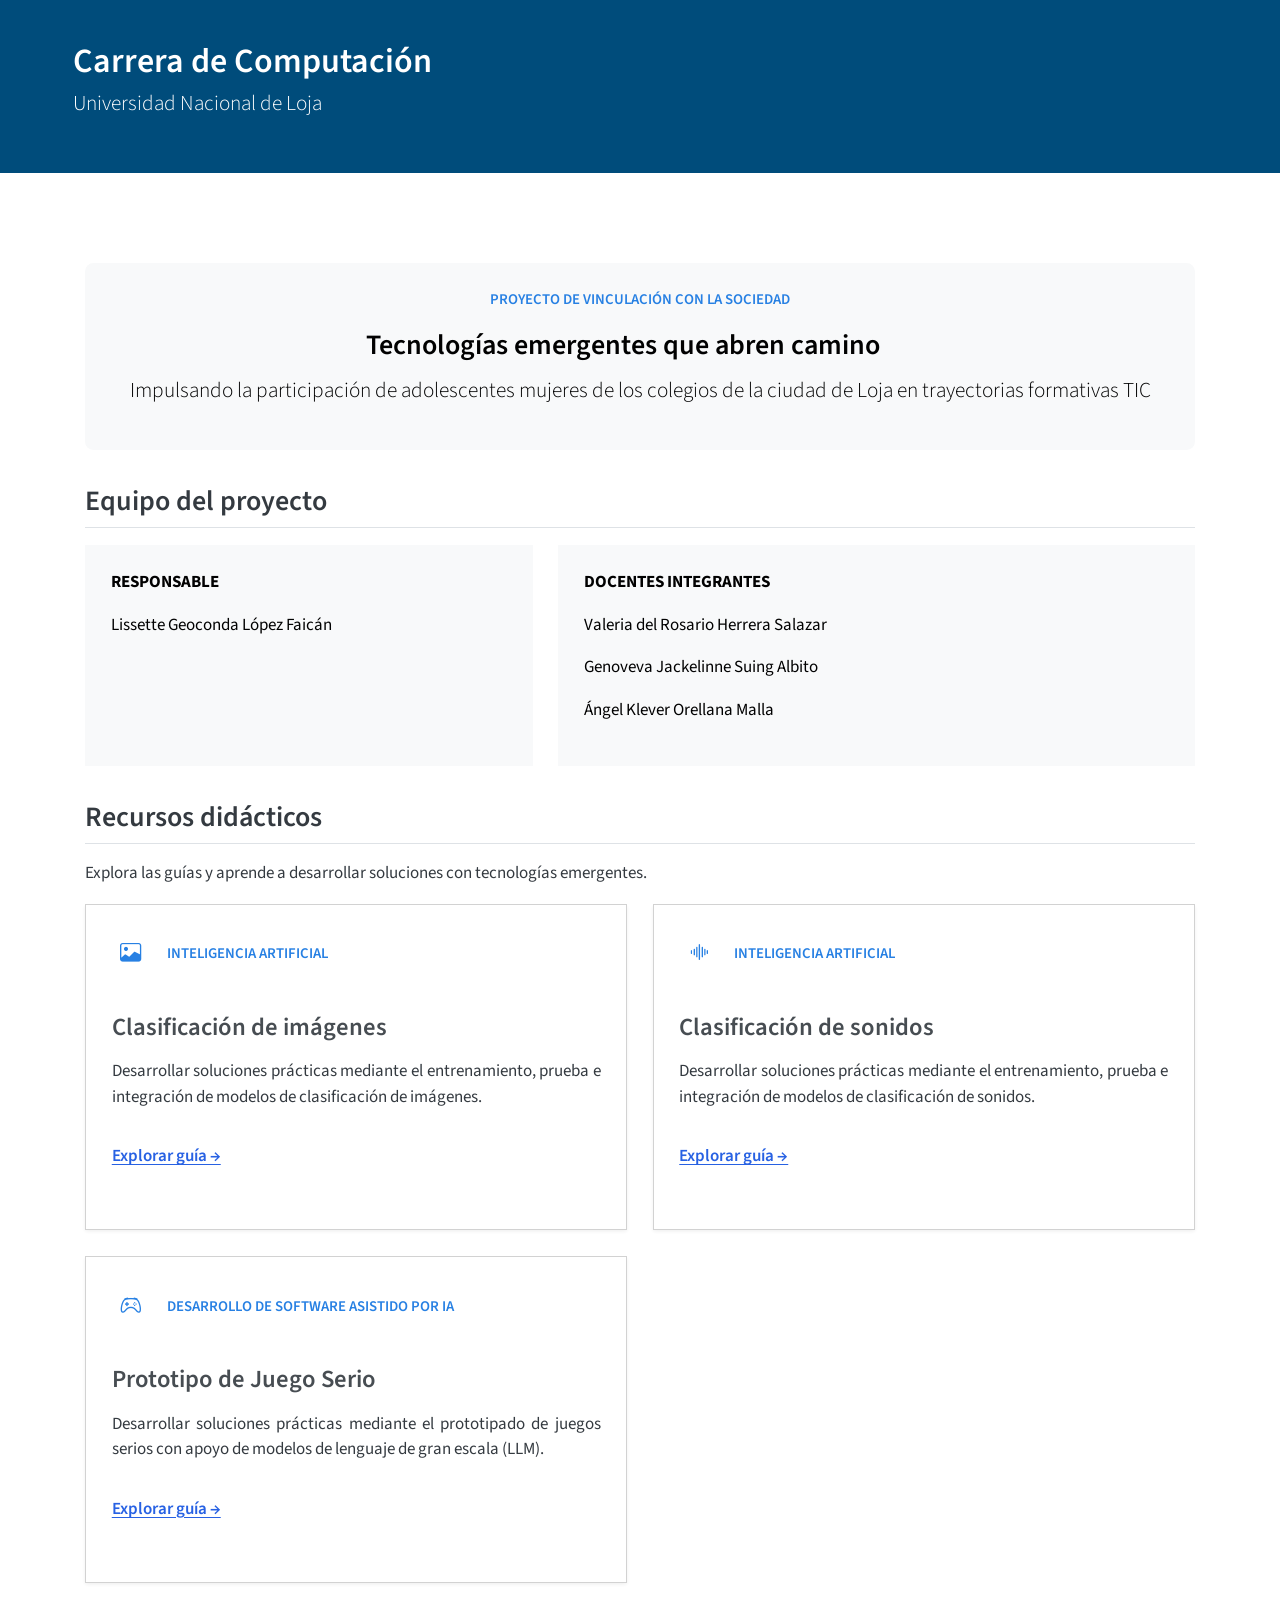
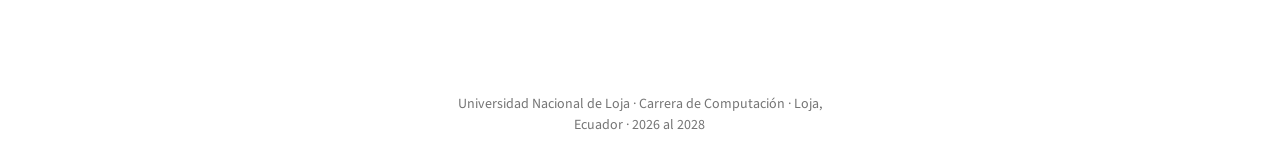
==== doc/index.html @ 600906dd "Estructura inicial" ====
<!DOCTYPE html>
<html xmlns="http://www.w3.org/1999/xhtml" lang="es" xml:lang="es"><head>

<meta charset="utf-8">
<meta name="generator" content="quarto-1.11.9">

<meta name="viewport" content="width=device-width, initial-scale=1.0, user-scalable=yes">


<title>Carrera de Computación – WomanTIC</title>
<style>
/* Default styles provided by pandoc.
** See https://pandoc.org/MANUAL.html#variables-for-html for config info.
*/
span.smallcaps{font-variant: small-caps;}
div.columns{display: flex; gap: 1.5em;}
div.column{flex: auto;}
@media screen {
div.columns{gap: min(4vw, 1.5em);}
div.column{overflow-x: auto;}
}
div.hanging-indent{margin-left: 1.5em; text-indent: -1.5em;}
ul.task-list{list-style: none;}
ul.task-list li input[type="checkbox"] {
  width: 0.8em;
  margin: 0 0.8em 0.2em -1em; /* quarto-specific, see https://github.com/quarto-dev/quarto-cli/issues/4556 */ 
  vertical-align: middle;
}
</style>


<script src="site_libs/quarto-nav/quarto-nav.js"></script>
<script src="site_libs/clipboard/clipboard.min.js"></script>
<script src="site_libs/quarto-html/quarto.js" type="module"></script>
<script src="site_libs/quarto-html/tabsets/tabsets.js" type="module"></script>
<script src="site_libs/quarto-html/scrollable-regions/scrollable-regions.js" type="module"></script>
<script src="site_libs/quarto-html/popper.min.js"></script>
<script src="site_libs/quarto-html/tippy.umd.min.js"></script>
<script src="site_libs/quarto-html/anchor.min.js"></script>
<link href="site_libs/quarto-html/tippy.css" rel="stylesheet">
<link href="site_libs/quarto-html/quarto-syntax-highlighting-63b5708e65d6cd79cd7618c58d0c21e7.css" rel="stylesheet" id="quarto-text-highlighting-styles">
<script src="site_libs/bootstrap/bootstrap.min.js"></script>
<link href="site_libs/bootstrap/bootstrap-icons.css" rel="stylesheet">
<link href="site_libs/bootstrap/bootstrap-ae532e7a3f17d28a1d211e009f8669bc.min.css" rel="stylesheet" append-hash="true" id="quarto-bootstrap" data-mode="light">
<script id="quarto-search-options" type="application/json">{
  "language": {
    "search-no-results-text": "No se han encontrado resultados",
    "search-matching-documents-text": "documentos encontrados",
    "search-copy-link-title": "Copiar el enlace en la búsqueda",
    "search-hide-matches-text": "Ocultar resultados adicionales",
    "search-more-match-text": "resultado adicional en este documento",
    "search-more-matches-text": "resultados adicionales en este documento",
    "search-clear-button-title": "Borrar",
    "search-text-placeholder": "",
    "search-detached-cancel-button-title": "Cancelar",
    "search-submit-button-title": "Enviar",
    "search-label": "Buscar"
  }
}</script>
<style>

      .quarto-title-block .quarto-title-banner h1,
      .quarto-title-block .quarto-title-banner h2,
      .quarto-title-block .quarto-title-banner h3,
      .quarto-title-block .quarto-title-banner h4,
      .quarto-title-block .quarto-title-banner h5,
      .quarto-title-block .quarto-title-banner h6
      {
        color: #FFFFFF;
      }

      .quarto-title-block .quarto-title-banner {
        color: #FFFFFF;
background: #004C7B;
      }
</style>


</head>

<body class="quarto-light"><a id="quarto-skip-link" class="visually-hidden-focusable" href="#quarto-document-content">Saltar al contenido principal</a>

<div id="quarto-search-results"></div>
<!-- content -->
<header id="title-block-header" class="quarto-title-block default page-columns page-full">
  <div class="quarto-title-banner page-columns page-full">
    <div class="quarto-title column-page">
      <h1 class="title">Carrera de Computación</h1>
            <p class="subtitle lead">Universidad Nacional de Loja</p>
                      </div>
  </div>
    
  
  <div class="quarto-title-meta column-page">

      
    
      
    </div>
    
  
  </header><div id="quarto-content" class="quarto-container page-columns page-rows-contents page-layout-full">
<!-- sidebar -->
<!-- margin-sidebar -->
    
<!-- main -->
<main class="content quarto-banner-title-block column-page" id="quarto-document-content" tabindex="-1">





<div class="container py-4">
<div class="bg-light rounded-3 p-4 mb-4 text-center">
<div class="text-primary fw-semibold small mb-2">
<p>PROYECTO DE VINCULACIÓN CON LA SOCIEDAD</p>
</div>
<section id="tecnologías-emergentes-que-abren-camino" class="level2 border-0 mt-2 mb-1">
<h2 class="border-0 mt-2 mb-1 anchored" data-anchor-id="tecnologías-emergentes-que-abren-camino">Tecnologías emergentes que abren camino</h2>
<div class="lead mt-0 mb-0">
<p>Impulsando la participación de adolescentes mujeres de los colegios de la ciudad de Loja en trayectorias formativas TIC</p>
</div>
</section>
</div>
<section id="equipo-del-proyecto" class="level2">
<h2 class="anchored" data-anchor-id="equipo-del-proyecto">Equipo del proyecto</h2>
<div class="grid">
<div class="g-col-12 g-col-md-5">
<div class="card h-100 bg-light border-0">
<div class="card-body p-4">
<p><strong>RESPONSABLE</strong></p>
<p>Lissette Geoconda López Faicán</p>
</div>
</div>
</div>
<div class="g-col-12 g-col-md-7">
<div class="card h-100 bg-light border-0">
<div class="card-body p-4">
<p><strong>DOCENTES INTEGRANTES</strong></p>
<p>Valeria del Rosario Herrera Salazar</p>
<p>Genoveva Jackelinne Suing Albito</p>
<p>Ángel Klever Orellana Malla</p>
</div>
</div>
</div>
</div>
</section>
<section id="recursos-didácticos" class="level2">
<h2 class="anchored" data-anchor-id="recursos-didácticos">Recursos didácticos</h2>
<p>Explora las guías y aprende a desarrollar soluciones con tecnologías emergentes.</p>
<div class="grid">
<div class="g-col-12 g-col-md-6">
<div class="card h-100 shadow-sm">
<div class="card-body p-4 d-flex flex-column">
<div class="d-flex align-items-center gap-3 mb-3">
<div class="rounded-3 p-2">
<p><i class="bi bi-image fs-4 text-primary"></i></p>
</div>
<div class="text-primary fw-semibold small">
<p>INTELIGENCIA ARTIFICIAL</p>
</div>
</div>
<section id="clasificación-de-imágenes" class="level3 mt-0 mb-3">
<h3 class="mt-0 mb-3 anchored" data-anchor-id="clasificación-de-imágenes">Clasificación de imágenes</h3>
<div style="text-align: justify;">
<p>Desarrollar soluciones prácticas mediante el entrenamiento, prueba e integración de modelos de clasificación de imágenes.</p>
</div>
<div class="mt-auto pt-3">
<p><a href="./recursos/clasificador-imagenes/index.html" class="stretched-link fw-semibold">Explorar guía →</a></p>
</div>
</section>
</div>
</div>
</div>
<div class="g-col-12 g-col-md-6">
<div class="card h-100 shadow-sm">
<div class="card-body p-4 d-flex flex-column">
<div class="d-flex align-items-center gap-3 mb-3">
<div class="rounded-3 p-2">
<p><i class="bi bi-soundwave fs-4 text-primary"></i></p>
</div>
<div class="text-primary fw-semibold small">
<p>INTELIGENCIA ARTIFICIAL</p>
</div>
</div>
<section id="clasificación-de-sonidos" class="level3 mt-0 mb-3">
<h3 class="mt-0 mb-3 anchored" data-anchor-id="clasificación-de-sonidos">Clasificación de sonidos</h3>
<div style="text-align: justify;">
<p>Desarrollar soluciones prácticas mediante el entrenamiento, prueba e integración de modelos de clasificación de sonidos.</p>
</div>
<div class="mt-auto pt-3 text-muted">
<p><a href="./recursos/clasificador-sonidos/index.html" class="stretched-link fw-semibold">Explorar guía →</a></p>
</div>
</section>
</div>
</div>
</div>
<div class="g-col-12 g-col-md-6">
<div class="card h-100 shadow-sm">
<div class="card-body p-4 d-flex flex-column">
<div class="d-flex align-items-center gap-3 mb-3">
<div class="rounded-3 p-2">
<p><i class="bi bi-controller fs-4 text-primary"></i></p>
</div>
<div class="text-primary fw-semibold small">
<p>DESARROLLO DE SOFTWARE ASISTIDO POR IA</p>
</div>
</div>
<section id="prototipo-de-juego-serio" class="level3 mt-0 mb-3">
<h3 class="mt-0 mb-3 anchored" data-anchor-id="prototipo-de-juego-serio">Prototipo de Juego Serio</h3>
<div style="text-align: justify;">
<p>Desarrollar soluciones prácticas mediante el prototipado de juegos serios con apoyo de modelos de lenguaje de gran escala (LLM).</p>
</div>
<div class="mt-auto pt-3 text-muted">
<p><a href="./recursos/prototipadoIA-juegoserio/index.html" class="stretched-link fw-semibold">Explorar guía →</a></p>
</div>
</section>
</div>
</div>
</div>
</div>
</section>
</div>



</main> <!-- /main -->
<script id="quarto-html-after-body" type="application/javascript">
  window.document.addEventListener("DOMContentLoaded", function (event) {
    const icon = "";
    const anchorJS = new window.AnchorJS();
    anchorJS.options = {
      placement: 'right',
      icon: icon
    };
    anchorJS.add('.anchored');
    const isCodeAnnotation = (el) => {
      for (const clz of el.classList) {
        if (clz.startsWith('code-annotation-')) {                     
          return true;
        }
      }
      return false;
    }
    const onCopySuccess = function(e) {
      // button target
      const button = e.trigger;
      // don't keep focus
      button.blur();
      // flash "checked"
      button.classList.add('code-copy-button-checked');
      var currentTitle = button.getAttribute("title");
      button.setAttribute("title", "Copiado");
      let tooltip;
      if (window.bootstrap) {
        button.setAttribute("data-bs-toggle", "tooltip");
        button.setAttribute("data-bs-placement", "left");
        button.setAttribute("data-bs-title", "Copiado");
        tooltip = new bootstrap.Tooltip(button, 
          { trigger: "manual", 
            customClass: "code-copy-button-tooltip",
            offset: [0, -8]});
        tooltip.show();    
      }
      setTimeout(function() {
        if (tooltip) {
          tooltip.hide();
          button.removeAttribute("data-bs-title");
          button.removeAttribute("data-bs-toggle");
          button.removeAttribute("data-bs-placement");
        }
        button.setAttribute("title", currentTitle);
        button.classList.remove('code-copy-button-checked');
      }, 1000);
      // clear code selection
      e.clearSelection();
    }
    const getTextToCopy = function(trigger) {
      const outerScaffold = trigger.parentElement.cloneNode(true);
      const codeEl = outerScaffold.querySelector('code');
      for (const childEl of codeEl.children) {
        if (isCodeAnnotation(childEl)) {
          childEl.remove();
        }
      }
      return codeEl.innerText;
    }
    const clipboard = new window.ClipboardJS('.code-copy-button:not([data-in-quarto-modal])', {
      text: getTextToCopy
    });
    clipboard.on('success', onCopySuccess);
    if (window.document.getElementById('quarto-embedded-source-code-modal')) {
      const clipboardModal = new window.ClipboardJS('.code-copy-button[data-in-quarto-modal]', {
        text: getTextToCopy,
        container: window.document.getElementById('quarto-embedded-source-code-modal')
      });
      clipboardModal.on('success', onCopySuccess);
    }
      var localhostRegex = new RegExp(/^(?:http|https):\/\/localhost\:?[0-9]*\//);
      var mailtoRegex = new RegExp(/^mailto:/);
        var filterRegex = new RegExp('/' + window.location.host + '/');
      var isInternal = (href) => {
          return filterRegex.test(href) || localhostRegex.test(href) || mailtoRegex.test(href);
      }
      // Inspect non-navigation links and adorn them if external
      window.quartoDecorateExternalLinks = function (root) {
     var links = (root || window.document).querySelectorAll('a[href]:not(.nav-link):not(.navbar-brand):not(.toc-action):not(.sidebar-link):not(.sidebar-item-toggle):not(.pagination-link):not(.no-external):not([aria-hidden]):not(.dropdown-item):not(.quarto-navigation-tool):not(.about-link)');
      for (var i=0; i<links.length; i++) {
        const link = links[i];
        if (!isInternal(link.href)) {
          // undo the damage that might have been done by quarto-nav.js in the case of
          // links that we want to consider external
          if (link.dataset.originalHref !== undefined) {
            link.href = link.dataset.originalHref;
          }
          if (!link.classList.contains('no-external-icon')) {
          }
        }
      }
      };
      window.quartoDecorateExternalLinks(window.document);
    // Esc closes the popup (WCAG 1.4.13) and focus leaving both trigger and
    // popup closes it (WCAG 2.4.11); tippy handles neither for interactive popups.
    const hideOnEscAndFocusOut = {
      name: 'hideOnEscAndFocusOut',
      defaultValue: true,
      fn(instance) {
        const dismiss = () => {
          // A show scheduled by the trigger delay would otherwise reopen it
          instance.clearDelayTimeouts();
          instance.hide();
        };
        const onKeyDown = (event) => {
          if (event.key !== 'Escape') {
            return;
          }
          // Keep Esc from also reaching page handlers (e.g. reveal.js overview),
          // except an open reveal.js slide menu, which Esc should close too.
          // The menu handles keys only when its keyboard option is on.
          const menuHandlesEsc = window.Reveal?.getPlugin?.('menu')?.isOpen() &&
            window.Reveal.getConfig().menu?.keyboard !== false;
          if (!menuHandlesEsc) {
            event.stopPropagation();
          }
          if (instance.popper.contains(window.document.activeElement)) {
            // Disabled while refocusing so the focus trigger does not reopen it
            instance.disable();
            instance.reference.focus();
            instance.enable();
          }
          dismiss();
        };
        const onFocusOut = (event) => {
          const target = event.relatedTarget;
          if (target && !instance.reference.contains(target) &&
              !instance.popper.contains(target)) {
            dismiss();
          }
        };
        // On the trigger too: a click trigger (code-annotations: select) has no
        // blur handling. Attached for the instance's lifetime so leaving the
        // trigger also cancels a show still pending on the trigger delay.
        instance.reference.addEventListener('focusout', onFocusOut);
        return {
          onShow() {
            window.document.addEventListener('keydown', onKeyDown, true);
            instance.popper.addEventListener('focusout', onFocusOut);
          },
          onHide() {
            window.document.removeEventListener('keydown', onKeyDown, true);
            instance.popper.removeEventListener('focusout', onFocusOut);
          },
          onDestroy() {
            instance.reference.removeEventListener('focusout', onFocusOut);
          },
        };
      },
    };
    function tippyHover(el, contentFn, onTriggerFn, onUntriggerFn) {
      const config = {
        allowHTML: true,
        maxWidth: 500,
        delay: 100,
        arrow: false,
        appendTo: function(el) {
            return el.parentElement;
        },
        interactive: true,
        interactiveBorder: 10,
        theme: 'quarto',
        placement: 'bottom-start',
        plugins: [hideOnEscAndFocusOut],
      };
      if (contentFn) {
        config.content = contentFn;
      }
      if (onTriggerFn) {
        config.onTrigger = onTriggerFn;
      }
      if (onUntriggerFn) {
        config.onUntrigger = onUntriggerFn;
      }
      window.tippy(el, config); 
    }
    const noterefs = window.document.querySelectorAll('a[role="doc-noteref"]');
    for (var i=0; i<noterefs.length; i++) {
      const ref = noterefs[i];
      tippyHover(ref, function() {
        // use id or data attribute instead here
        let href = ref.getAttribute('data-footnote-href') || ref.getAttribute('href');
        try { href = new URL(href).hash; } catch {}
        const id = href.replace(/^#\/?/, "");
        const note = window.document.getElementById(id);
        if (note) {
          return note.innerHTML;
        } else {
          return "";
        }
      });
    }
    const xrefs = window.document.querySelectorAll('a.quarto-xref');
    const processXRef = (id, note) => {
      // Strip column container classes
      const stripColumnClz = (el) => {
        el.classList.remove("page-full", "page-columns");
        if (el.children) {
          for (const child of el.children) {
            stripColumnClz(child);
          }
        }
      }
      stripColumnClz(note)
      if (id === null || id.startsWith('sec-')) {
        // Special case sections, only their first couple elements
        const container = document.createElement("div");
        if (note.children && note.children.length > 2) {
          container.appendChild(note.children[0].cloneNode(true));
          for (let i = 1; i < note.children.length; i++) {
            const child = note.children[i];
            if (child.tagName === "P" && child.innerText === "") {
              continue;
            } else {
              container.appendChild(child.cloneNode(true));
              break;
            }
          }
          if (window.Quarto?.typesetMath) {
            window.Quarto.typesetMath(container);
          }
          return container.innerHTML
        } else {
          if (window.Quarto?.typesetMath) {
            window.Quarto.typesetMath(note);
          }
          return note.innerHTML;
        }
      } else {
        // Remove any anchor links if they are present
        const anchorLink = note.querySelector('a.anchorjs-link');
        if (anchorLink) {
          anchorLink.remove();
        }
        if (window.Quarto?.typesetMath) {
          window.Quarto.typesetMath(note);
        }
        if (note.classList.contains("callout")) {
          return note.outerHTML;
        } else {
          return note.innerHTML;
        }
      }
    }
    for (var i=0; i<xrefs.length; i++) {
      const xref = xrefs[i];
      tippyHover(xref, undefined, function(instance) {
        instance.disable();
        let url = xref.getAttribute('href');
        let hash = undefined; 
        if (url.startsWith('#')) {
          hash = url;
        } else {
          try { hash = new URL(url).hash; } catch {}
        }
        if (hash) {
          const id = hash.replace(/^#\/?/, "");
          const note = window.document.getElementById(id);
          if (note !== null) {
            try {
              const html = processXRef(id, note.cloneNode(true));
              instance.setContent(html);
            } finally {
              instance.enable();
              instance.show();
            }
          } else {
            // See if we can fetch this
            fetch(url.split('#')[0])
            .then(res => res.text())
            .then(html => {
              const parser = new DOMParser();
              const htmlDoc = parser.parseFromString(html, "text/html");
              const note = htmlDoc.getElementById(id);
              if (note !== null) {
                const html = processXRef(id, note);
                instance.setContent(html);
              } 
            }).finally(() => {
              instance.enable();
              instance.show();
            });
          }
        } else {
          // See if we can fetch a full url (with no hash to target)
          // This is a special case and we should probably do some content thinning / targeting
          fetch(url)
          .then(res => res.text())
          .then(html => {
            const parser = new DOMParser();
            const htmlDoc = parser.parseFromString(html, "text/html");
            const note = htmlDoc.querySelector('main.content');
            if (note !== null) {
              // This should only happen for chapter cross references
              // (since there is no id in the URL)
              // remove the first header
              if (note.children.length > 0 && note.children[0].tagName === "HEADER") {
                note.children[0].remove();
              }
              const html = processXRef(null, note);
              instance.setContent(html);
            } 
          }).finally(() => {
            instance.enable();
            instance.show();
          });
        }
      }, function(instance) {
      });
    }
        let selectedAnnoteEl;
        const selectorForAnnotation = ( cell, annotation) => {
          let cellAttr = 'data-code-cell="' + cell + '"';
          let lineAttr = 'data-code-annotation="' +  annotation + '"';
          const selector = 'span[' + cellAttr + '][' + lineAttr + ']';
          return selector;
        }
        const selectCodeLines = (annoteEl) => {
          const doc = window.document;
          const targetCell = annoteEl.getAttribute("data-target-cell");
          const targetAnnotation = annoteEl.getAttribute("data-target-annotation");
          const annoteSpan = window.document.querySelector(selectorForAnnotation(targetCell, targetAnnotation));
          const lines = annoteSpan.getAttribute("data-code-lines").split(",");
          const lineIds = lines.map((line) => {
            return targetCell + "-" + line;
          })
          // Each band is positioned against its own containing block, which is
          // not the offsetParent of the lines, so place it from client rects.
          const placeBand = (band, firstEl, lastEl, codeBlock) => {
            const container = band.offsetParent;
            if (container === null) {
              return;
            }
            const containerRect = container.getBoundingClientRect();
            // Reveal.js scales slides with a transform, so convert client
            // pixels back to the CSS pixels of the container.
            const scale = containerRect.height / container.offsetHeight || 1;
            const firstRect = firstEl.getBoundingClientRect();
            const lastRect = lastEl.getBoundingClientRect();
            const top = (firstRect.top - containerRect.top) / scale - container.clientTop + container.scrollTop;
            const height = (lastRect.bottom - firstRect.top) / scale;
            band.style.top = top - 2 + "px";
            band.style.height = height + 4 + "px";
            if (codeBlock) {
              // Without the copy button wrapper, the containing block is wider
              // than the code block, so span the code block explicitly.
              const blockRect = codeBlock.getBoundingClientRect();
              band.style.left = (blockRect.left - containerRect.left) / scale - container.clientLeft + container.scrollLeft + "px";
              band.style.width = blockRect.width / scale + "px";
            }
          };
          if (lineIds.length > 0) {
            const el = window.document.getElementById(lineIds[0]);
            const lastEl = window.document.getElementById(lineIds[lineIds.length - 1]);
            const parent = el.parentElement.parentElement;
            // cook up a div (if necessary) and position it
            let div = window.document.getElementById("code-annotation-line-highlight");
            if (div === null) {
              div = window.document.createElement("div");
              div.setAttribute("id", "code-annotation-line-highlight");
              div.style.position = 'absolute';
              parent.appendChild(div);
            }
            placeBand(div, el, lastEl, parent.closest("div.sourceCode") || parent);
            let gutterDiv = window.document.getElementById("code-annotation-line-highlight-gutter");
            if (gutterDiv === null) {
              gutterDiv = window.document.createElement("div");
              gutterDiv.setAttribute("id", "code-annotation-line-highlight-gutter");
              gutterDiv.style.position = 'absolute';
              const codeCell = window.document.getElementById(targetCell);
              const gutter = codeCell.querySelector('.code-annotation-gutter');
              gutter.appendChild(gutterDiv);
            }
            placeBand(gutterDiv, el, lastEl);
            selectedAnnoteEl = annoteEl;
          }
        };
        const unselectCodeLines = () => {
          const elementsIds = ["code-annotation-line-highlight", "code-annotation-line-highlight-gutter"];
          elementsIds.forEach((elId) => {
            const div = window.document.getElementById(elId);
            if (div) {
              div.remove();
            }
          });
          selectedAnnoteEl = undefined;
        };
          // Handle positioning of the toggle
      window.addEventListener(
        "resize",
        throttle(() => {
          elRect = undefined;
          if (selectedAnnoteEl) {
            selectCodeLines(selectedAnnoteEl);
          }
        }, 10)
      );
      function throttle(fn, ms) {
      let throttle = false;
      let timer;
        return (...args) => {
          if(!throttle) { // first call gets through
              fn.apply(this, args);
              throttle = true;
          } else { // all the others get throttled
              if(timer) clearTimeout(timer); // cancel #2
              timer = setTimeout(() => {
                fn.apply(this, args);
                timer = throttle = false;
              }, ms);
          }
        };
      }
        // Attach click handler to the DT
        const annoteDls = window.document.querySelectorAll('dt[data-target-cell]');
        for (const annoteDlNode of annoteDls) {
          annoteDlNode.addEventListener('click', (event) => {
            const clickedEl = event.target;
            if (clickedEl !== selectedAnnoteEl) {
              unselectCodeLines();
              const activeEl = window.document.querySelector('dt[data-target-cell].code-annotation-active');
              if (activeEl) {
                activeEl.classList.remove('code-annotation-active');
              }
              selectCodeLines(clickedEl);
              clickedEl.classList.add('code-annotation-active');
            } else {
              // Unselect the line
              unselectCodeLines();
              clickedEl.classList.remove('code-annotation-active');
            }
          });
        }
    const findCites = (el) => {
      const parentEl = el.parentElement;
      if (parentEl) {
        const cites = parentEl.dataset.cites;
        if (cites) {
          return {
            el,
            cites: cites.split(' ')
          };
        } else {
          return findCites(el.parentElement)
        }
      } else {
        return undefined;
      }
    };
    var bibliorefs = window.document.querySelectorAll('a[role="doc-biblioref"]');
    for (var i=0; i<bibliorefs.length; i++) {
      const ref = bibliorefs[i];
      const citeInfo = findCites(ref);
      if (citeInfo) {
        tippyHover(citeInfo.el, function() {
          var popup = window.document.createElement('div');
          citeInfo.cites.forEach(function(cite) {
            var citeDiv = window.document.createElement('div');
            citeDiv.classList.add('hanging-indent');
            citeDiv.classList.add('csl-entry');
            var biblioDiv = window.document.getElementById('ref-' + cite);
            if (biblioDiv) {
              citeDiv.innerHTML = biblioDiv.innerHTML;
            }
            popup.appendChild(citeDiv);
          });
          return popup.innerHTML;
        });
      }
    }
  });
  </script>
  <script type="application/javascript">
  window.quartoScrollableRegionsLabels = {"code":"Código desplazable","output":"Salida desplazable"};
  </script>
</div> <!-- /content -->
<footer class="footer">
  <div class="nav-footer">
    <div class="nav-footer-left">
      &nbsp;
    </div>   
    <div class="nav-footer-center">
<p>Universidad Nacional de Loja · Carrera de Computación · Loja, Ecuador · 2026 al 2028</p>
</div>
    <div class="nav-footer-right">
      &nbsp;
    </div>
  </div>
</footer>




</body></html>
---- doc/site_libs/quarto-html/tippy.css ----
.tippy-box[data-animation=fade][data-state=hidden]{opacity:0}[data-tippy-root]{max-width:calc(100vw - 10px)}.tippy-box{position:relative;background-color:#333;color:#fff;border-radius:4px;font-size:14px;line-height:1.4;white-space:normal;outline:0;transition-property:transform,visibility,opacity}.tippy-box[data-placement^=top]>.tippy-arrow{bottom:0}.tippy-box[data-placement^=top]>.tippy-arrow:before{bottom:-7px;left:0;border-width:8px 8px 0;border-top-color:initial;transform-origin:center top}.tippy-box[data-placement^=bottom]>.tippy-arrow{top:0}.tippy-box[data-placement^=bottom]>.tippy-arrow:before{top:-7px;left:0;border-width:0 8px 8px;border-bottom-color:initial;transform-origin:center bottom}.tippy-box[data-placement^=left]>.tippy-arrow{right:0}.tippy-box[data-placement^=left]>.tippy-arrow:before{border-width:8px 0 8px 8px;border-left-color:initial;right:-7px;transform-origin:center left}.tippy-box[data-placement^=right]>.tippy-arrow{left:0}.tippy-box[data-placement^=right]>.tippy-arrow:before{left:-7px;border-width:8px 8px 8px 0;border-right-color:initial;transform-origin:center right}.tippy-box[data-inertia][data-state=visible]{transition-timing-function:cubic-bezier(.54,1.5,.38,1.11)}.tippy-arrow{width:16px;height:16px;color:#333}.tippy-arrow:before{content:"";position:absolute;border-color:transparent;border-style:solid}.tippy-content{position:relative;padding:5px 9px;z-index:1}
---- doc/site_libs/quarto-html/quarto-syntax-highlighting-63b5708e65d6cd79cd7618c58d0c21e7.css ----
/* quarto syntax highlight colors */
:root {
  --quarto-hl-ot-color: #003B4F;
  --quarto-hl-at-color: #657422;
  --quarto-hl-ss-color: #20794D;
  --quarto-hl-an-color: #5E5E5E;
  --quarto-hl-fu-color: #4758AB;
  --quarto-hl-st-color: #20794D;
  --quarto-hl-cf-color: #003B4F;
  --quarto-hl-op-color: #5E5E5E;
  --quarto-hl-er-color: #AD0000;
  --quarto-hl-bn-color: #AD0000;
  --quarto-hl-al-color: #AD0000;
  --quarto-hl-va-color: #111111;
  --quarto-hl-bu-color: inherit;
  --quarto-hl-ex-color: inherit;
  --quarto-hl-pp-color: #AD0000;
  --quarto-hl-in-color: #5E5E5E;
  --quarto-hl-vs-color: #20794D;
  --quarto-hl-wa-color: #5E5E5E;
  --quarto-hl-do-color: #5E5E5E;
  --quarto-hl-im-color: #00769E;
  --quarto-hl-ch-color: #20794D;
  --quarto-hl-dt-color: #AD0000;
  --quarto-hl-fl-color: #AD0000;
  --quarto-hl-co-color: #5E5E5E;
  --quarto-hl-cv-color: #5E5E5E;
  --quarto-hl-cn-color: #8f5902;
  --quarto-hl-sc-color: #5E5E5E;
  --quarto-hl-dv-color: #AD0000;
  --quarto-hl-kw-color: #003B4F;
}

/* other quarto variables */
:root {
  --quarto-font-monospace: SFMono-Regular, Menlo, Monaco, Consolas, "Liberation Mono", "Courier New", monospace;
}

/* syntax highlight based on Pandoc's rules */
pre > code.sourceCode > span {
  color: #003B4F;
}

code.sourceCode > span {
  color: #003B4F;
}

div.sourceCode,
div.sourceCode pre.sourceCode {
  color: #003B4F;
}

/* Normal */
code span {
  color: #003B4F;
}

/* Alert */
code span.al {
  color: #AD0000;
  font-style: inherit;
}

/* Annotation */
code span.an {
  color: #5E5E5E;
  font-style: inherit;
}

/* Attribute */
code span.at {
  color: #657422;
  font-style: inherit;
}

/* BaseN */
code span.bn {
  color: #AD0000;
  font-style: inherit;
}

/* BuiltIn */
code span.bu {
  font-style: inherit;
}

/* ControlFlow */
code span.cf {
  color: #003B4F;
  font-weight: bold;
  font-style: inherit;
}

/* Char */
code span.ch {
  color: #20794D;
  font-style: inherit;
}

/* Constant */
code span.cn {
  color: #8f5902;
  font-style: inherit;
}

/* Comment */
code span.co {
  color: #5E5E5E;
  font-style: inherit;
}

/* CommentVar */
code span.cv {
  color: #5E5E5E;
  font-style: italic;
}

/* Documentation */
code span.do {
  color: #5E5E5E;
  font-style: italic;
}

/* DataType */
code span.dt {
  color: #AD0000;
  font-style: inherit;
}

/* DecVal */
code span.dv {
  color: #AD0000;
  font-style: inherit;
}

/* Error */
code span.er {
  color: #AD0000;
  font-style: inherit;
}

/* Extension */
code span.ex {
  font-style: inherit;
}

/* Float */
code span.fl {
  color: #AD0000;
  font-style: inherit;
}

/* Function */
code span.fu {
  color: #4758AB;
  font-style: inherit;
}

/* Import */
code span.im {
  color: #00769E;
  font-style: inherit;
}

/* Information */
code span.in {
  color: #5E5E5E;
  font-style: inherit;
}

/* Keyword */
code span.kw {
  color: #003B4F;
  font-weight: bold;
  font-style: inherit;
}

/* Operator */
code span.op {
  color: #5E5E5E;
  font-style: inherit;
}

/* Other */
code span.ot {
  color: #003B4F;
  font-style: inherit;
}

/* Preprocessor */
code span.pp {
  color: #AD0000;
  font-style: inherit;
}

/* SpecialChar */
code span.sc {
  color: #5E5E5E;
  font-style: inherit;
}

/* SpecialString */
code span.ss {
  color: #20794D;
  font-style: inherit;
}

/* String */
code span.st {
  color: #20794D;
  font-style: inherit;
}

/* Variable */
code span.va {
  color: #111111;
  font-style: inherit;
}

/* VerbatimString */
code span.vs {
  color: #20794D;
  font-style: inherit;
}

/* Warning */
code span.wa {
  color: #5E5E5E;
  font-style: italic;
}

.prevent-inlining {
  content: "</";
}

/*# sourceMappingURL=054cc16b9e9817627be6994582d2ffb5.css.map */
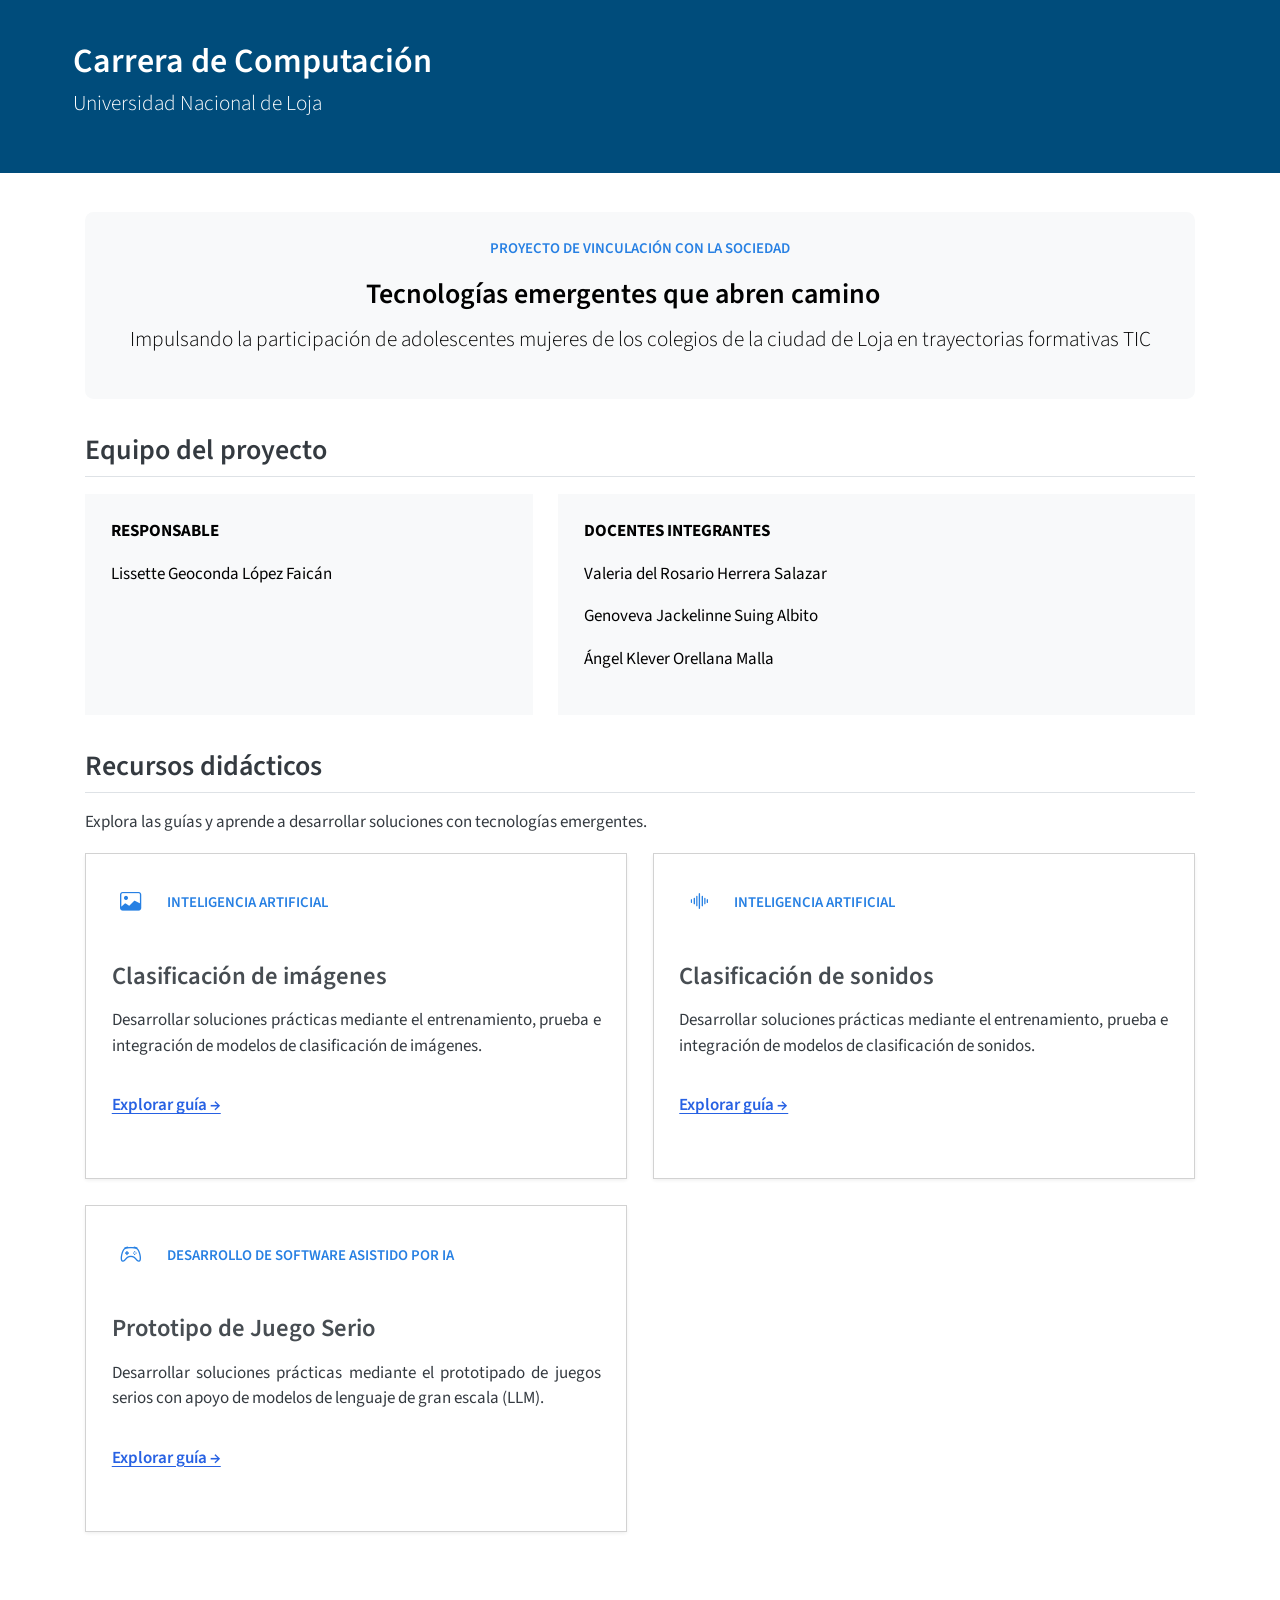
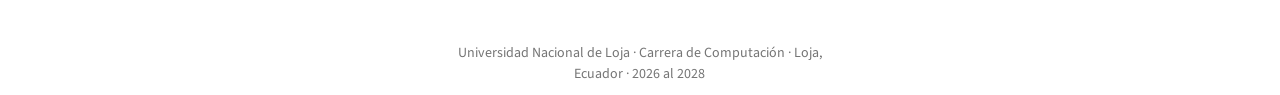
==== commit a724c43b: "Estructura inicial plantilla" ====
--- a/doc/index.html
+++ b/doc/index.html
@@ -74,6 +74,12 @@
 background: #004C7B;
       }
 </style>
+<style>
+  #title-block-header,
+  #title-block-header .quarto-title-banner {
+    margin-block-end: 0;
+  }
+</style>
 
 
 </head>
@@ -110,7 +116,7 @@
 
 
 
-<div class="container py-4">
+<div class="container pt-2 pb-4">
 <div class="bg-light rounded-3 p-4 mb-4 text-center">
 <div class="text-primary fw-semibold small mb-2">
 <p>PROYECTO DE VINCULACIÓN CON LA SOCIEDAD</p>
